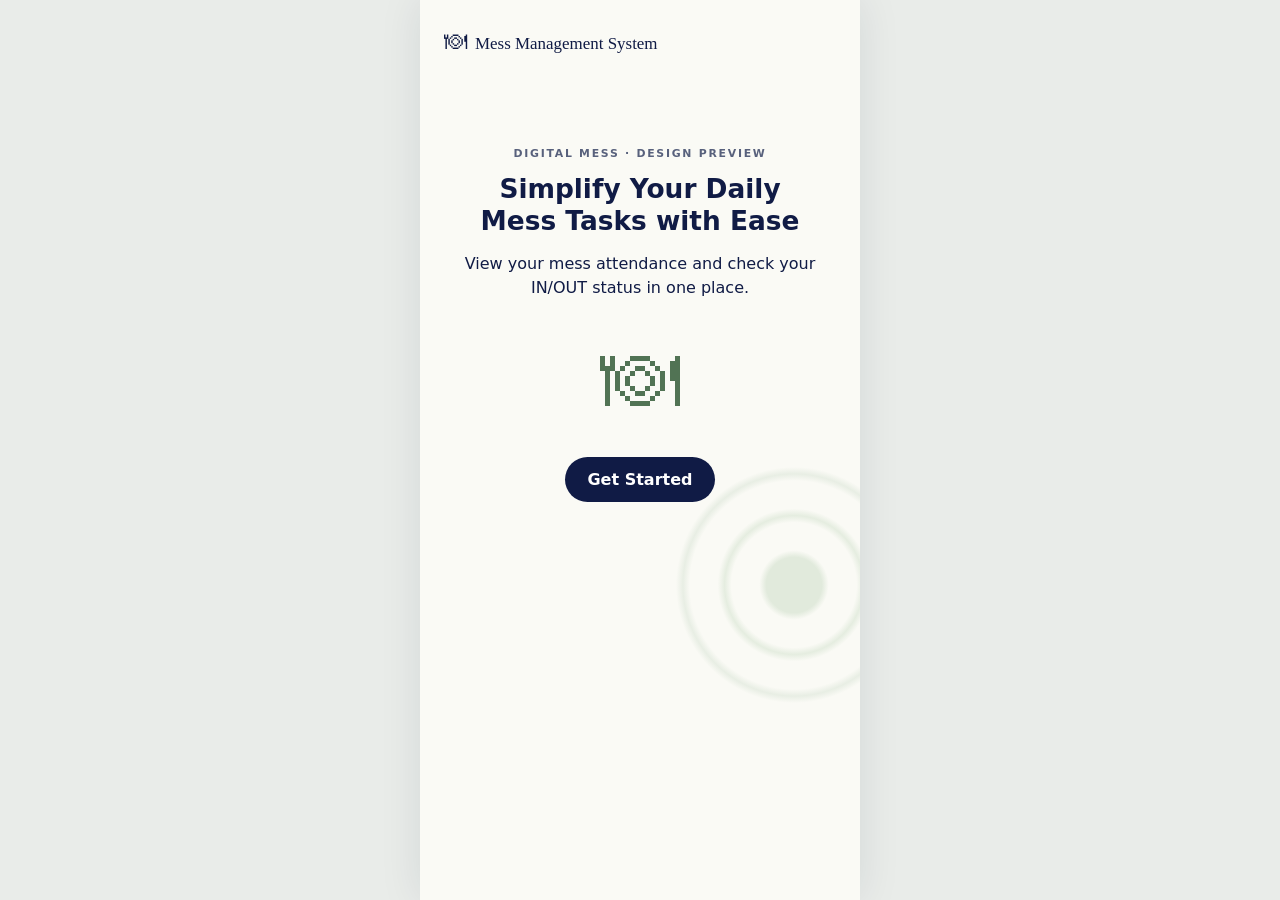
==== digital-mess/preview.html @ 8060ee70 "Add login and mess attendance module" ====
<!doctype html>
<html lang="en">
<meta charset="utf-8">
<meta name="viewport" content="width=device-width, initial-scale=1">
<title>Mess Management System — UI Preview</title>
<style>
:root{--navy:#101b45;--paper:#fafaf5;color:var(--navy);font:16px system-ui,sans-serif}
*{box-sizing:border-box}body{margin:0;background:#e9ece9}button,input{font:inherit}button{cursor:pointer}
main{max-width:440px;min-height:100dvh;margin:auto;position:relative;display:flex;flex-direction:column;background:radial-gradient(circle at 85% 65%,#e1eadc 0 4%,transparent 5% 9%,#e5ede0 10%,transparent 11% 15%,#e8eee4 16%,transparent 17%),var(--paper);box-shadow:0 0 40px #101b4518}
header{padding:28px 24px 15px;font:1.06rem Georgia,serif}header span{font-size:1.45rem;margin-right:8px}
section{padding:26px 24px 34px;flex:1}section[hidden],nav[hidden]{display:none}
h1{font-size:1.65rem;line-height:1.2;margin:0 0 14px}p{line-height:1.5}.center{text-align:center}
.eyebrow{font-size:.68rem;font-weight:750;letter-spacing:.16em;text-transform:uppercase;color:#58617c}
.hero{padding-top:65px}.art{font-size:5rem;display:block;margin:32px auto;color:#517354}
.pill,.primary{border:0;border-radius:999px;background:var(--navy);color:white;padding:13px 22px;font-weight:700}.wide{width:100%}
form{text-align:left}label{display:block;font-size:.82rem;font-weight:700;margin:15px 0 6px}input{width:100%;padding:13px 16px;border:1px solid #344067;border-radius:999px;background:var(--navy);color:white}input::placeholder{color:#d9deee}form button{margin-top:20px}
.panel{background:var(--navy);border-radius:18px;padding:8px 17px;color:white}.panel button{display:block;text-align:left;width:100%;color:inherit;background:transparent;border:0;border-bottom:1px solid #ffffff38;padding:17px 0}.panel button:last-child{border:0}
nav{display:flex;justify-content:space-around;padding:10px;background:var(--navy)}nav button{color:white;background:transparent;border:0;padding:8px 12px;border-radius:12px}nav button[aria-current]{background:white;color:var(--navy)}
.card{border:1px solid #d9dfd4;border-radius:18px;background:#ffffffcb;padding:20px;margin:20px 0}.month{display:block;text-align:center}
.toggle{display:inline-flex;align-items:center;gap:10px;border:0;background:transparent;color:var(--navy);font-weight:800}.track{display:inline-block;width:66px;padding:4px;border-radius:999px;background:var(--navy)}.track::before{content:'';display:block;width:24px;height:24px;border-radius:50%;background:white;transition:transform .18s}.toggle[aria-pressed=true] .track::before{transform:translateX(34px)}
.week{display:grid;grid-template-columns:repeat(7,1fr);gap:3px;text-align:center;font-size:.7rem}.week span{padding:8px 0;background:#edf0eb;border-radius:6px}.week strong{display:block;margin-top:4px}
.note{color:#525c75;font-size:.8rem}.error{color:#a32132;font-size:.85rem}
</style>
<main>
<header><span aria-hidden="true">🍽</span>Mess Management System</header>
<section id="landing" class="center hero">
<p class="eyebrow">Digital Mess · Design Preview</p>
<h1>Simplify Your Daily<br>Mess Tasks with Ease</h1>
<p>View your mess attendance and check your IN/OUT status in one place.</p>
<span class="art" aria-hidden="true">🍽</span>
<button class="primary" data-page="login">Get Started</button>
</section>
<section id="login" hidden>
<div class="center"><span class="art" aria-hidden="true">🍽</span><h1>Welcome to the Mess<br>Management System</h1></div>
<form id="sign-in">
<label for="username">Username</label><input id="username" placeholder="ali" required autocomplete="off">
<label for="password">Password</label><input id="password" type="password" placeholder="Demo password" required autocomplete="off">
<button class="primary wide">Log In</button><p id="error" class="error" role="alert"></p>
</form>
<p class="note">Design preview only. Use <b>ali</b> / <b>Mess@1234</b>. Do not enter real credentials.</p>
<button class="primary" data-page="register">Create Account</button>
</section>
<section id="register" hidden>
<h1>Create Student Account</h1>
<p class="note">Use fictional details. Accounts are kept only until you reload.</p>
<form id="registration">
<label for="student-name">Full name</label><input id="student-name" required maxlength="100">
<label for="new-username">Username</label><input id="new-username" required minlength="3" maxlength="30" pattern="[A-Za-z0-9_.]+">
<label for="new-password">Demo password (8+ characters)</label><input id="new-password" type="password" required minlength="8" autocomplete="new-password">
<label for="fingerprint">Simulated fingerprint ID (e.g. FP-2048)</label><input id="fingerprint" required pattern="FP-[0-9]{1,10}" placeholder="FP-2048">
<button class="primary wide">Register</button><p id="register-error" class="error" role="alert"></p>
</form>
<button class="primary" data-page="login">Back to Log In</button>
</section>
<section id="dashboard" hidden>
<p class="eyebrow">Student Dashboard</p><h1 id="welcome">Welcome</h1>
<div class="panel"><button data-page="attendance">▣ &nbsp; Mess In/Out</button><button data-page="profile">◯ &nbsp; Profile</button></div>
<p class="note">Menu, billing and complaints are separate modules.</p>
</section>
<section id="attendance" hidden>
<h1 class="center">Mess In/Out</h1><div class="pill month" id="month"></div>
<div class="card center"><h2 id="status" aria-live="polite">Your mess is currently OUT</h2>
<div class="toggle" id="toggle" aria-pressed="false" aria-hidden="true">OUT <span class="track"></span> IN</div>
<form id="biometric">
<label for="scan-id">Fingerprint ID</label><input id="scan-id" required placeholder="FP-1023" pattern="FP-[0-9]{1,10}">
<button class="primary wide" id="scan-button">Scan &amp; Enter Mess</button>
<p id="scan-message" role="status"></p>
</form>
<p class="note">Simulated fingerprint · no sensor or database writes</p></div>
<h3>Last Seven Days</h3><div class="week" id="week"></div>
</section>
<section id="profile" hidden>
<h1 class="center">Profile</h1><div class="card"><strong id="profile-name"></strong><p id="profile-fingerprint"></p></div>
<button class="primary" id="logout">Log Out</button>
</section>
<nav id="navigation" aria-label="Student navigation" hidden><button data-nav="attendance" data-page="attendance">In/Out</button><button data-nav="dashboard" data-page="dashboard">Home</button><button data-nav="profile" data-page="profile">Profile</button></nav>
</main>
<script>
const byId = (name) => document.getElementById(name);
const sections = [...document.querySelectorAll('section')];
const students = new Map([['ali', { name: 'Ali Khan', password: 'Mess@1234', fingerprint: 'FP-1023', inside: false, scanned: false }]]);
const normalizeFingerprint = (value) => 'FP-' + Number(value.slice(3));
let signedIn = null;
let inside = false;
let scanned = false;
function show(page) {
  if (!signedIn && !['landing', 'login', 'register'].includes(page)) page = 'login';
  sections.forEach(section => { section.hidden = section.id !== page; });
  byId('navigation').hidden = !signedIn;
  document.querySelectorAll('[data-nav]').forEach(button => {
    if (button.dataset.nav === page) button.setAttribute('aria-current', 'page');
    else button.removeAttribute('aria-current');
  });
  const heading = byId(page).querySelector('h1');
  heading.tabIndex = -1;
  heading.focus();
}
document.querySelectorAll('[data-page]').forEach(button => button.addEventListener('click', () => show(button.dataset.page)));
byId('sign-in').addEventListener('submit', event => {
  event.preventDefault();
  const student = students.get(byId('username').value.trim().toLowerCase());
  signedIn = student?.password === byId('password').value ? student : null;
  byId('password').value = '';
  byId('error').textContent = signedIn ? '' : 'Incorrect username or password.';
  if (signedIn) {
    inside = student.inside;
    scanned = student.scanned;
    byId('welcome').textContent = 'Welcome, ' + student.name;
    byId('profile-name').textContent = student.name;
    byId('profile-fingerprint').textContent = 'Simulated fingerprint: ' + student.fingerprint;
    renderAttendance();
    show('dashboard');
  }
});
byId('registration').addEventListener('submit', event => {
  event.preventDefault();
  const username = byId('new-username').value.trim().toLowerCase();
  const name = byId('student-name').value.trim();
  const fingerprint = normalizeFingerprint(byId('fingerprint').value);
  if (!name || students.has(username) || [...students.values()].some(student => student.fingerprint === fingerprint)) {
    byId('register-error').textContent = 'Enter a name and choose an unused username and fingerprint ID.';
    return;
  }
  students.set(username, { name, password: byId('new-password').value, fingerprint, inside: false, scanned: false });
  event.currentTarget.reset();
  byId('register-error').textContent = '';
  byId('username').value = username;
  byId('error').textContent = 'Account created. Log in with your new password.';
  show('login');
});
function renderAttendance() {
  const today = new Date();
  byId('month').textContent = today.toLocaleDateString('en', { month: 'long', year: 'numeric' });
  byId('status').textContent = 'Your mess is currently ' + (inside ? 'IN' : 'OUT');
  byId('toggle').setAttribute('aria-pressed', String(inside));
  byId('scan-button').textContent = inside ? 'Scan & Exit Mess' : 'Scan & Enter Mess';
  byId('week').replaceChildren(...Array.from({ length: 7 }, (_, index) => {
    const day = new Date(today);
    day.setDate(today.getDate() - (6 - index));
    const cell = document.createElement('span');
    cell.textContent = day.toLocaleDateString('en', { weekday: 'short' });
    const state = document.createElement('strong');
    state.textContent = index === 6 && scanned ? (inside ? 'IN' : 'OUT') : '—';
    cell.append(state);
    return cell;
  }));
}
byId('biometric').addEventListener('submit', event => {
  event.preventDefault();
  if (!signedIn) return;
  if (normalizeFingerprint(byId('scan-id').value) !== signedIn.fingerprint) {
    byId('scan-message').textContent = 'Fingerprint ID does not match this account.';
    return;
  }
  signedIn.inside = inside = !inside;
  signedIn.scanned = scanned = true;
  byId('scan-message').textContent = inside ? 'Entry recorded (demo).' : 'Exit recorded (demo).';
  event.currentTarget.reset();
  renderAttendance();
});
byId('logout').addEventListener('click', () => {
  signedIn = null;
  inside = scanned = false;
  byId('biometric').reset();
  byId('scan-message').textContent = '';
  byId('sign-in').reset();
  renderAttendance();
  show('landing');
});
renderAttendance();
</script>
</html>
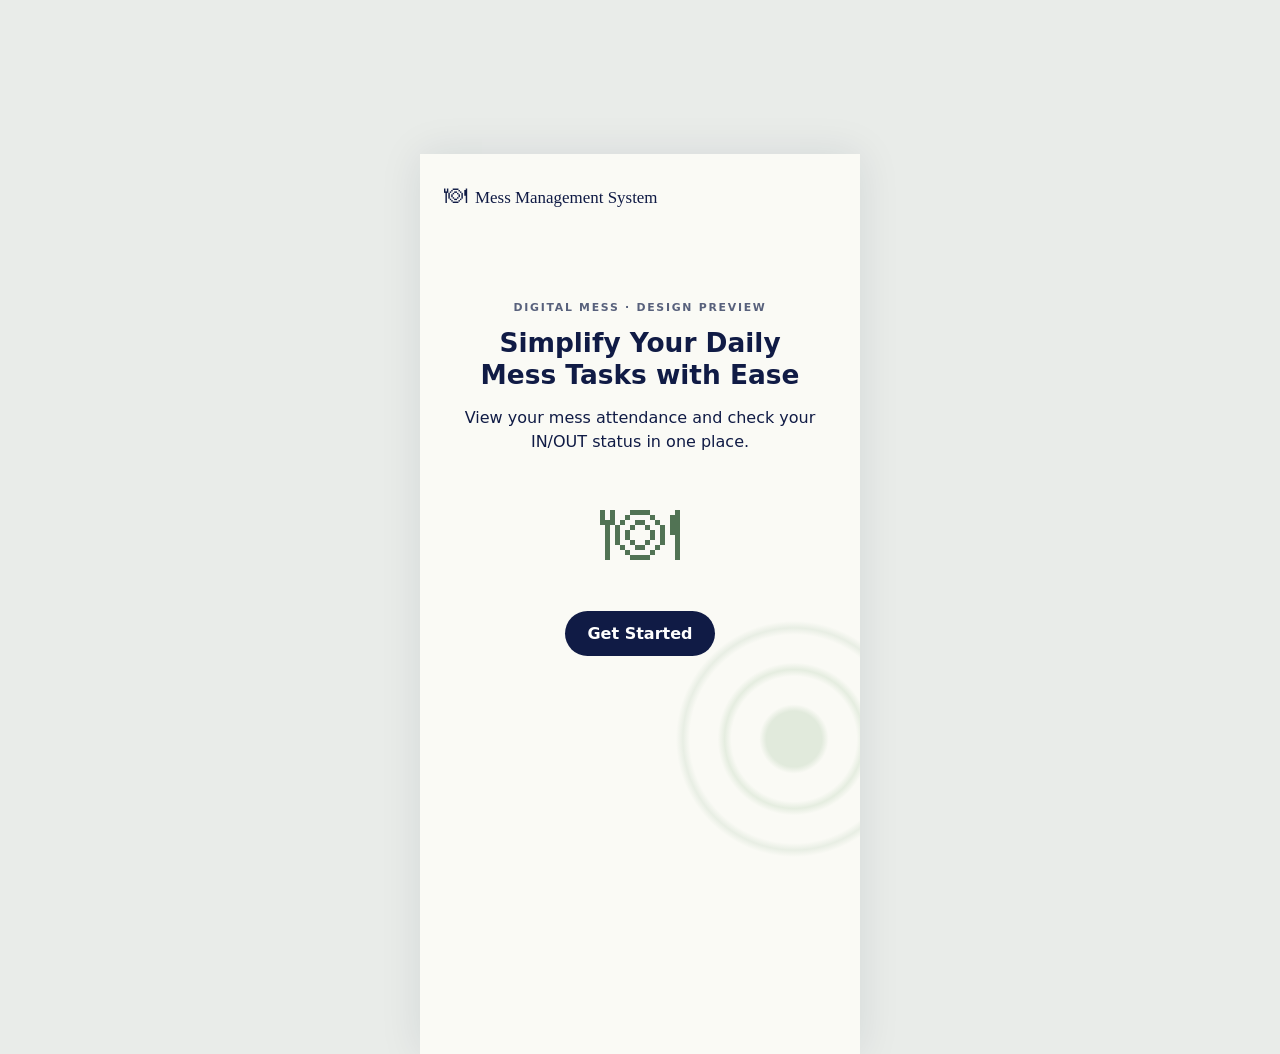
==== commit 88d29797: "Improve student login and mess attendance preview" ====
--- a/digital-mess/preview.html
+++ b/digital-mess/preview.html
@@ -20,7 +20,10 @@
 .toggle{display:inline-flex;align-items:center;gap:10px;border:0;background:transparent;color:var(--navy);font-weight:800}.track{display:inline-block;width:66px;padding:4px;border-radius:999px;background:var(--navy)}.track::before{content:'';display:block;width:24px;height:24px;border-radius:50%;background:white;transition:transform .18s}.toggle[aria-pressed=true] .track::before{transform:translateX(34px)}
 .week{display:grid;grid-template-columns:repeat(7,1fr);gap:3px;text-align:center;font-size:.7rem}.week span{padding:8px 0;background:#edf0eb;border-radius:6px}.week strong{display:block;margin-top:4px}
 .note{color:#525c75;font-size:.8rem}.error{color:#a32132;font-size:.85rem}
+.scan-box{display:grid;place-items:center;gap:8px;width:100%;min-height:118px;border:2px dashed #405079;border-radius:18px;background:#eef1fb;color:var(--navy);font-weight:700}
+.scan-box svg{width:44px;height:44px;fill:none;stroke:currentColor;stroke-width:1.5;stroke-linecap:round}.scan-box:focus-visible{outline:3px solid #405079;outline-offset:3px}
 </style>
+<svg hidden aria-hidden="true" xmlns="http://www.w3.org/2000/svg"><symbol id="fingerprint-icon" viewBox="0 0 32 32"><path d="M3 16a13 13 0 0 1 26 0v3M7 22v-6a9 9 0 0 1 18 0v5c0 3-1 5-2 7M11 26v-10a5 5 0 0 1 10 0v5c0 4-1 7-2 9M15 29c1-3 1-5 1-8v-5"/></symbol></svg>
 <main>
 <header><span aria-hidden="true">🍽</span>Mess Management System</header>
 <section id="landing" class="center hero">
@@ -33,11 +36,11 @@
 <section id="login" hidden>
 <div class="center"><span class="art" aria-hidden="true">🍽</span><h1>Welcome to the Mess<br>Management System</h1></div>
 <form id="sign-in">
-<label for="username">Username</label><input id="username" placeholder="ali" required autocomplete="off">
-<label for="password">Password</label><input id="password" type="password" placeholder="Demo password" required autocomplete="off">
+<label for="username">Student email</label><input id="username" type="email" placeholder="ali@example.edu" required autocomplete="username">
+<label for="password">Password</label><input id="password" type="password" placeholder="Password" required autocomplete="off">
 <button class="primary wide">Log In</button><p id="error" class="error" role="alert"></p>
 </form>
-<p class="note">Design preview only. Use <b>ali</b> / <b>Mess@1234</b>. Do not enter real credentials.</p>
+<p class="note">Design preview only. Use <b>ali@example.edu</b> / <b>Mess@1234</b>. Do not enter real credentials.</p>
 <button class="primary" data-page="register">Create Account</button>
 </section>
 <section id="register" hidden>
@@ -45,9 +48,10 @@
 <p class="note">Use fictional details. Accounts are kept only until you reload.</p>
 <form id="registration">
 <label for="student-name">Full name</label><input id="student-name" required maxlength="100">
-<label for="new-username">Username</label><input id="new-username" required minlength="3" maxlength="30" pattern="[A-Za-z0-9_.]+">
-<label for="new-password">Demo password (8+ characters)</label><input id="new-password" type="password" required minlength="8" autocomplete="new-password">
-<label for="fingerprint">Simulated fingerprint ID (e.g. FP-2048)</label><input id="fingerprint" required pattern="FP-[0-9]{1,10}" placeholder="FP-2048">
+<label for="new-username">Student email</label><input id="new-username" type="email" required maxlength="254" autocomplete="username">
+<label for="new-password">Password (8+ characters)</label><input id="new-password" type="password" required minlength="8" autocomplete="new-password">
+<button class="scan-box" id="enroll" type="button"><svg aria-hidden="true"><use href="#fingerprint-icon"/></svg><span id="enroll-label">Tap to enroll fingerprint</span></button>
+<p class="note" id="enroll-status" role="status">No real fingerprint will be collected.</p>
 <button class="primary wide">Register</button><p id="register-error" class="error" role="alert"></p>
 </form>
 <button class="primary" data-page="login">Back to Log In</button>
@@ -62,8 +66,7 @@
 <div class="card center"><h2 id="status" aria-live="polite">Your mess is currently OUT</h2>
 <div class="toggle" id="toggle" aria-pressed="false" aria-hidden="true">OUT <span class="track"></span> IN</div>
 <form id="biometric">
-<label for="scan-id">Fingerprint ID</label><input id="scan-id" required placeholder="FP-1023" pattern="FP-[0-9]{1,10}">
-<button class="primary wide" id="scan-button">Scan &amp; Enter Mess</button>
+<button class="scan-box" type="submit"><svg aria-hidden="true"><use href="#fingerprint-icon"/></svg><span id="scan-button">Simulate Scan &amp; Enter Mess</span></button>
 <p id="scan-message" role="status"></p>
 </form>
 <p class="note">Simulated fingerprint · no sensor or database writes</p></div>
@@ -78,8 +81,18 @@
 <script>
 const byId = (name) => document.getElementById(name);
 const sections = [...document.querySelectorAll('section')];
-const students = new Map([['ali', { name: 'Ali Khan', password: 'Mess@1234', fingerprint: 'FP-1023', inside: false, scanned: false }]]);
-const normalizeFingerprint = (value) => 'FP-' + Number(value.slice(3));
+const students = new Map([['ali@example.edu', { name: 'Ali Khan', password: 'Mess@1234', enrolled: true, inside: false, scanned: false }]]);
+let enrollmentCaptured = false;
+function resetEnrollment() {
+  enrollmentCaptured = false;
+  byId('enroll-label').textContent = 'Tap to enroll fingerprint';
+  byId('enroll-status').textContent = 'No real fingerprint will be collected.';
+}
+byId('enroll').addEventListener('click', () => {
+  enrollmentCaptured = true;
+  byId('enroll-label').textContent = 'Fingerprint enrolled';
+  byId('enroll-status').textContent = 'Simulated enrollment complete.';
+});
 let signedIn = null;
 let inside = false;
 let scanned = false;
@@ -101,30 +114,32 @@
   const student = students.get(byId('username').value.trim().toLowerCase());
   signedIn = student?.password === byId('password').value ? student : null;
   byId('password').value = '';
-  byId('error').textContent = signedIn ? '' : 'Incorrect username or password.';
+  byId('error').textContent = signedIn ? '' : 'Incorrect student email or password.';
   if (signedIn) {
     inside = student.inside;
     scanned = student.scanned;
     byId('welcome').textContent = 'Welcome, ' + student.name;
     byId('profile-name').textContent = student.name;
-    byId('profile-fingerprint').textContent = 'Simulated fingerprint: ' + student.fingerprint;
+    byId('profile-fingerprint').textContent = 'Fingerprint enrolled';
+    byId('scan-message').textContent = '';
     renderAttendance();
     show('dashboard');
   }
 });
 byId('registration').addEventListener('submit', event => {
   event.preventDefault();
-  const username = byId('new-username').value.trim().toLowerCase();
+  const email = byId('new-username').value.trim().toLowerCase();
   const name = byId('student-name').value.trim();
-  const fingerprint = normalizeFingerprint(byId('fingerprint').value);
-  if (!name || students.has(username) || [...students.values()].some(student => student.fingerprint === fingerprint)) {
-    byId('register-error').textContent = 'Enter a name and choose an unused username and fingerprint ID.';
+  if (!name || students.has(email) || !enrollmentCaptured) {
+    byId('register-error').textContent = !name ? 'Enter your name.' : students.has(email)
+      ? 'That student email is already registered.' : 'Tap the fingerprint box to enroll before registering.';
     return;
   }
-  students.set(username, { name, password: byId('new-password').value, fingerprint, inside: false, scanned: false });
+  students.set(email, { name, password: byId('new-password').value, enrolled: true, inside: false, scanned: false });
   event.currentTarget.reset();
   byId('register-error').textContent = '';
-  byId('username').value = username;
+  resetEnrollment();
+  byId('username').value = email;
   byId('error').textContent = 'Account created. Log in with your new password.';
   show('login');
 });
@@ -133,7 +148,7 @@
   byId('month').textContent = today.toLocaleDateString('en', { month: 'long', year: 'numeric' });
   byId('status').textContent = 'Your mess is currently ' + (inside ? 'IN' : 'OUT');
   byId('toggle').setAttribute('aria-pressed', String(inside));
-  byId('scan-button').textContent = inside ? 'Scan & Exit Mess' : 'Scan & Enter Mess';
+  byId('scan-button').textContent = inside ? 'Simulate Scan & Exit Mess' : 'Simulate Scan & Enter Mess';
   byId('week').replaceChildren(...Array.from({ length: 7 }, (_, index) => {
     const day = new Date(today);
     day.setDate(today.getDate() - (6 - index));
@@ -148,13 +163,13 @@
 byId('biometric').addEventListener('submit', event => {
   event.preventDefault();
   if (!signedIn) return;
-  if (normalizeFingerprint(byId('scan-id').value) !== signedIn.fingerprint) {
-    byId('scan-message').textContent = 'Fingerprint ID does not match this account.';
+  if (!signedIn.enrolled) {
+    byId('scan-message').textContent = 'No fingerprint is enrolled for this account.';
     return;
   }
   signedIn.inside = inside = !inside;
   signedIn.scanned = scanned = true;
-  byId('scan-message').textContent = inside ? 'Entry recorded (demo).' : 'Exit recorded (demo).';
+  byId('scan-message').textContent = inside ? 'Entry recorded (simulated).' : 'Exit recorded (demo).';
   event.currentTarget.reset();
   renderAttendance();
 });
